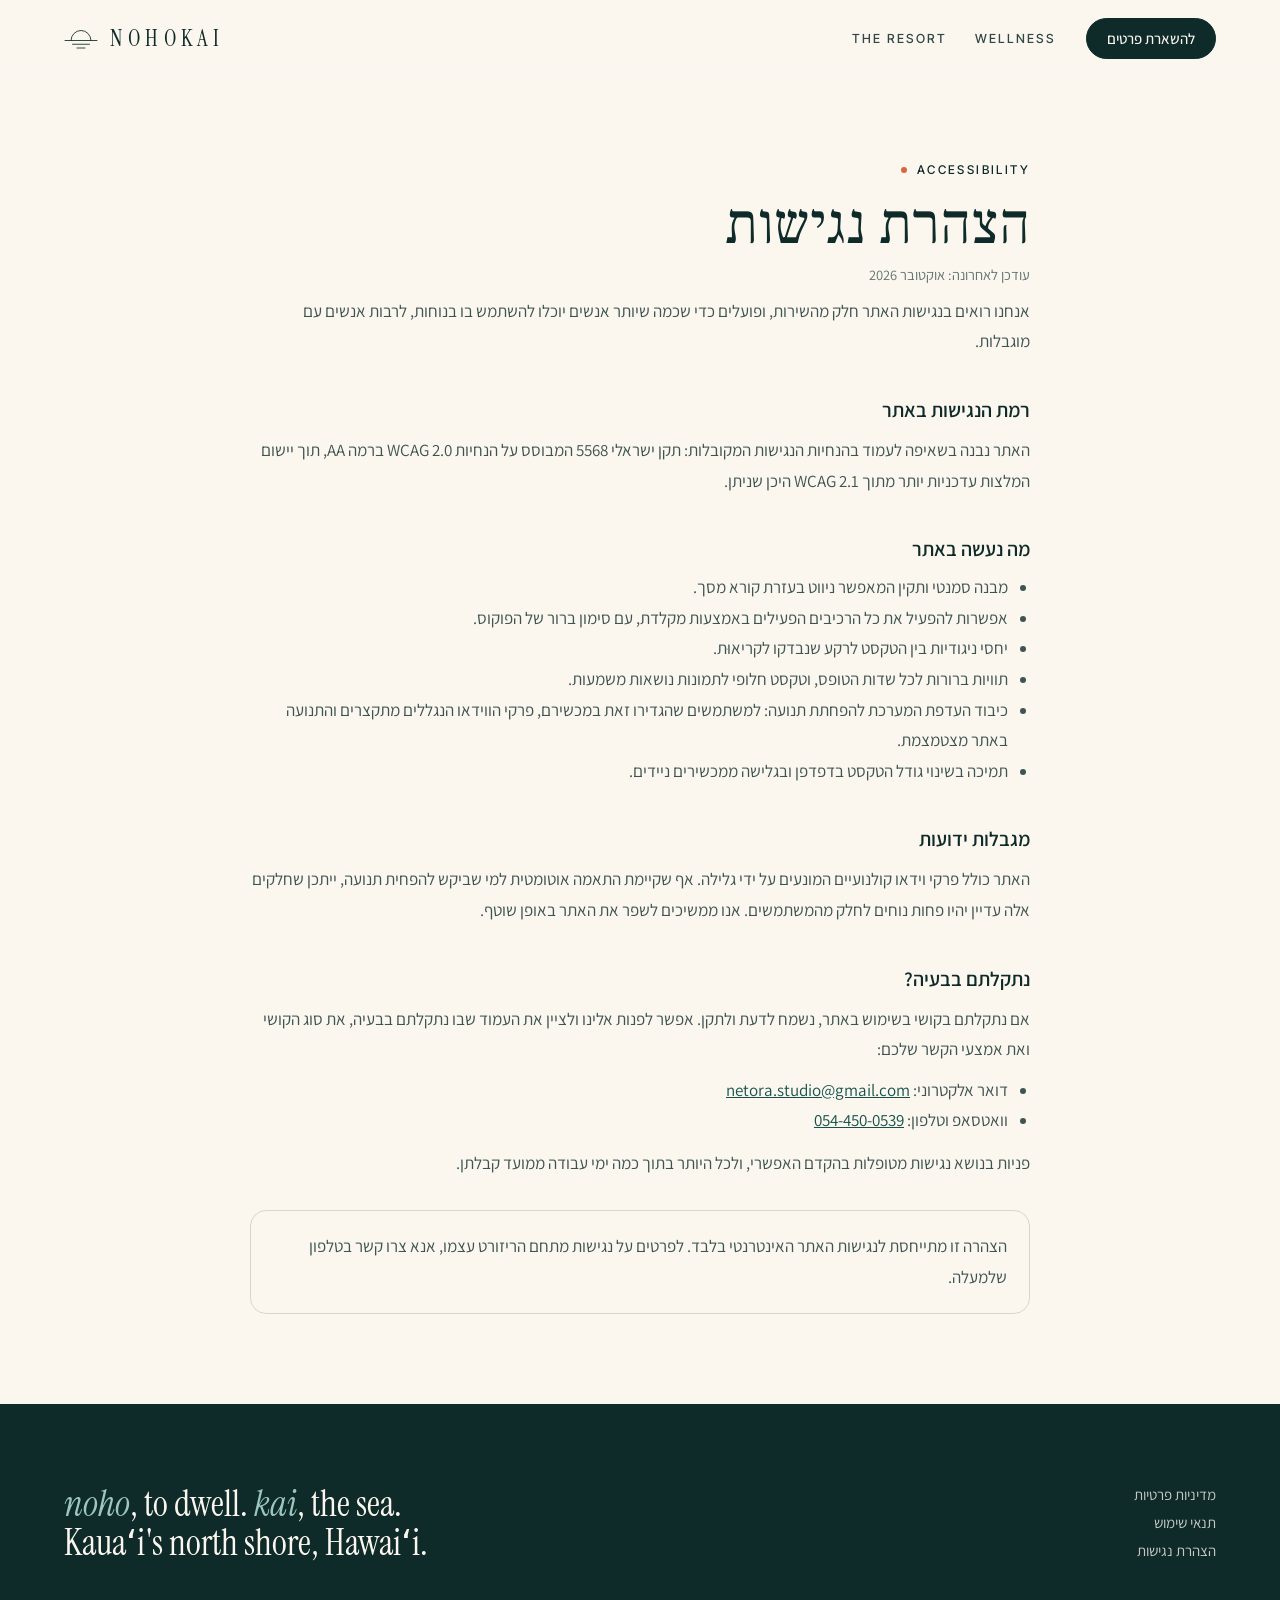
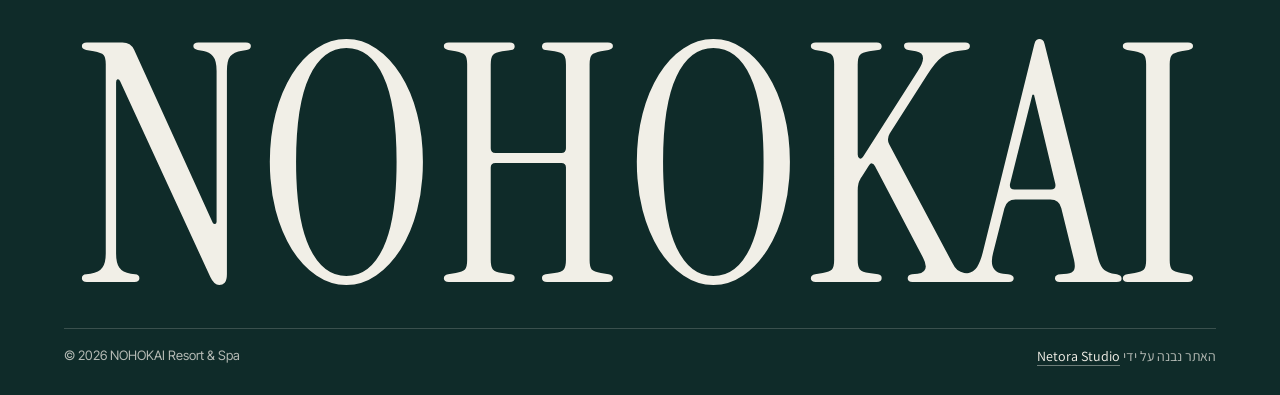
==== accessibility.html @ f8648f30 "Rebuild the site: frame-accurate scroll films, new design, one continuous page - Films are decoded f" ====
<!DOCTYPE html>
<html lang="en" dir="ltr">
<head>
<meta charset="utf-8">
<meta name="viewport" content="width=device-width, initial-scale=1, viewport-fit=cover">
<title>הצהרת נגישות · NOHOKAI</title>
<meta name="description" content="הצהרת הנגישות של אתר NOHOKAI Resort &amp; Spa.">
<meta name="theme-color" content="#F2EBDD">
<meta property="og:type" content="website">
<meta property="og:title" content="הצהרת נגישות · NOHOKAI">
<meta property="og:site_name" content="NOHOKAI Resort &amp; Spa">
<meta property="og:description" content="הצהרת הנגישות של אתר NOHOKAI Resort &amp; Spa.">
<meta property="og:image" content="https://noamel1407-oss.github.io/hawaii-resort/media/share2.jpg">
<meta name="twitter:card" content="summary_large_image">
<link rel="icon" href="data:image/svg+xml,%3Csvg xmlns='http://www.w3.org/2000/svg' viewBox='0 0 64 64'%3E%3Crect width='64' height='64' rx='14' fill='%23F2EBDD'/%3E%3Cg fill='none' stroke='%2314514A' stroke-width='2.8' stroke-linecap='round'%3E%3Cpath d='M17 34A15 15 0 0 1 47 34'/%3E%3Cpath d='M9 34H55'/%3E%3Cpath d='M20 41H44'/%3E%3Cpath d='M27 48H37'/%3E%3C/g%3E%3C/svg%3E">
<link rel="preconnect" href="https://fonts.googleapis.com">
<link rel="preconnect" href="https://fonts.gstatic.com" crossorigin>
<link href="https://fonts.googleapis.com/css2?family=Instrument+Serif:ital@0;1&family=Inter+Tight:wght@400;500&family=Frank+Ruhl+Libre:wght@400&family=Assistant:wght@400;500;600&display=swap" rel="stylesheet">
<link rel="stylesheet" href="site.css?v=2">
<noscript><style>#pre{display:none}.wordmark span,.ch .no > span,.ch h2 > span,.ch p > span{transform:none}.hero-row,[data-rv],.lead{opacity:1;transform:none;pointer-events:auto}.say span{color:inherit}</style></noscript>
</head>
<body class="legal-page">
<header id="nav" data-on="ink">
  <a class="logo" href="index.html#top" aria-label="NOHOKAI"><svg viewBox="0 0 68 44" fill="none" stroke="#14514A" stroke-width="1.7" stroke-linecap="round" aria-hidden="true"><path d="M14 25A20 20 0 0 1 54 25"/><path d="M2 25H66"/><path d="M17 32.5H51"/><path d="M26 40H42"/></svg><span>NOHOKAI</span></a>
  <div class="nav-r">
    <nav class="nav-links" aria-label="Sections">
      <a href="index.html#resort">The Resort</a>
      <a href="index.html#wellness">Wellness</a>
    </nav>
    <a class="cta" href="index.html#contact" lang="he" dir="rtl">להשארת פרטים</a>
  </div>
</header>
<main class="legal" lang="he" dir="rtl"><div class="in">
<div class="eyebrow">Accessibility</div>
<h1>הצהרת נגישות</h1>
<div class="updated">עודכן לאחרונה: אוקטובר 2026</div>

<p>אנחנו רואים בנגישות האתר חלק מהשירות, ופועלים כדי שכמה שיותר אנשים יוכלו להשתמש בו בנוחות, לרבות אנשים עם מוגבלות.</p>

<h2>רמת הנגישות באתר</h2>
<p>האתר נבנה בשאיפה לעמוד בהנחיות הנגישות המקובלות: תקן ישראלי 5568 המבוסס על הנחיות WCAG 2.0 ברמה AA, תוך יישום המלצות עדכניות יותר מתוך WCAG 2.1 היכן שניתן.</p>

<h2>מה נעשה באתר</h2>
<ul>
  <li>מבנה סמנטי ותקין המאפשר ניווט בעזרת קורא מסך.</li>
  <li>אפשרות להפעיל את כל הרכיבים הפעילים באמצעות מקלדת, עם סימון ברור של הפוקוס.</li>
  <li>יחסי ניגודיות בין הטקסט לרקע שנבדקו לקריאוּת.</li>
  <li>תוויות ברורות לכל שדות הטופס, וטקסט חלופי לתמונות נושאות משמעות.</li>
  <li>כיבוד העדפת המערכת להפחתת תנועה: למשתמשים שהגדירו זאת במכשירם, פרקי הווידאו הנגללים מתקצרים והתנועה באתר מצטמצמת.</li>
  <li>תמיכה בשינוי גודל הטקסט בדפדפן ובגלישה ממכשירים ניידים.</li>
</ul>

<h2>מגבלות ידועות</h2>
<p>האתר כולל פרקי וידאו קולנועיים המונעים על ידי גלילה. אף שקיימת התאמה אוטומטית למי שביקש להפחית תנועה, ייתכן שחלקים אלה עדיין יהיו פחות נוחים לחלק מהמשתמשים. אנו ממשיכים לשפר את האתר באופן שוטף.</p>

<h2>נתקלתם בבעיה?</h2>
<p>אם נתקלתם בקושי בשימוש באתר, נשמח לדעת ולתקן. אפשר לפנות אלינו ולציין את העמוד שבו נתקלתם בבעיה, את סוג הקושי ואת אמצעי הקשר שלכם:</p>
<ul>
  <li>דואר אלקטרוני: <a dir="ltr" href="mailto:netora.studio@gmail.com">netora.studio@gmail.com</a></li>
  <li>וואטסאפ וטלפון: <a dir="ltr" href="https://wa.me/972544500539">054-450-0539</a></li>
</ul>
<p>פניות בנושא נגישות מטופלות בהקדם האפשרי, ולכל היותר בתוך כמה ימי עבודה ממועד קבלתן.</p>

<div class="box"><p>הצהרה זו מתייחסת לנגישות האתר האינטרנטי בלבד. לפרטים על נגישות מתחם הריזורט עצמו, אנא צרו קשר בטלפון שלמעלה.</p></div>

</div></main>
<footer data-theme="film">
  <div class="f-top">
    <p><em>noho</em>, to dwell. <em>kai</em>, the sea.<br>Kauaʻi's north shore, Hawaiʻi.</p>
    <div class="f-links" lang="he">
      <a href="privacy.html">מדיניות פרטיות</a>
      <a href="terms.html">תנאי שימוש</a>
      <a href="accessibility.html">הצהרת נגישות</a>
    </div>
  </div>
  <div class="f-word" aria-hidden="true">NOHOKAI</div>
  <div class="f-base">
    <span>&copy; <span id="yr">2026</span> NOHOKAI Resort &amp; Spa</span>
    <span class="heb" lang="he">האתר נבנה על ידי <a href="https://www.instagram.com/netora._studio/" target="_blank" rel="noopener">Netora Studio</a></span>
  </div>
</footer>
<script src="site.js?v=2"></script>
</body>
</html>
---- site.css ----
:root{
  --cream:#F2EBDD; --paper:#FBF7EF; --ink:#0F2B29; --teal:#14514A; --coral:#E0623F;
  --mute:rgba(15,43,41,.64); --line:rgba(15,43,41,.16); --film:#FBF7EF;
  --serif:'Instrument Serif','Frank Ruhl Libre',Georgia,'Times New Roman',serif;
  --sans:'Inter Tight','Assistant',system-ui,-apple-system,'Segoe UI',Arial,sans-serif;
  --heb:'Assistant','Inter Tight',Arial,sans-serif;
  --hserif:'Frank Ruhl Libre','Instrument Serif',Georgia,serif;
  --out:cubic-bezier(.16,.84,.34,1); --pad:max(20px,5vw);
}
*{box-sizing:border-box}
html{-webkit-text-size-adjust:100%}
html.lenis,html.lenis body{height:auto}
.lenis.lenis-smooth{scroll-behavior:auto !important}
.lenis.lenis-stopped{overflow:hidden}
body{margin:0;background:var(--cream);color:var(--ink);font-family:var(--sans);font-weight:400;-webkit-font-smoothing:antialiased;overflow-x:clip}
img{display:block;max-width:100%}
a{color:inherit}
button{font:inherit}
h1,h2,h3,p{margin:0}
:focus-visible{outline:2px solid var(--coral);outline-offset:3px}
.eyebrow{font-size:12px;letter-spacing:.2em;text-transform:uppercase;font-weight:500;display:flex;align-items:center;gap:10px}
.eyebrow:before{content:"";width:6px;height:6px;border-radius:50%;background:var(--coral)}

/* ---------- preloader ---------- */
#pre{position:fixed;inset:0;z-index:200;background:var(--cream);color:var(--ink);display:flex;align-items:center;justify-content:center;
  transition:transform 1.1s cubic-bezier(.76,0,.24,1);will-change:transform}
body.ready #pre{transform:translate3d(0,-101%,0)}
.pre-mid{display:flex;flex-direction:column;align-items:center;gap:18px}
.pre-mid svg{width:74px;height:48px}
.pre-mid svg path{stroke-dasharray:120;stroke-dashoffset:120;animation:draw 1.4s var(--out) forwards}
.pre-mid svg path:nth-child(2){animation-delay:.15s}.pre-mid svg path:nth-child(3){animation-delay:.3s}.pre-mid svg path:nth-child(4){animation-delay:.45s}
@keyframes draw{to{stroke-dashoffset:0}}
.pre-name{font-family:var(--serif);font-size:30px;letter-spacing:.3em;margin-right:-.3em}
.pre-foot{position:absolute;left:var(--pad);right:var(--pad);bottom:max(26px,4vh);display:flex;align-items:flex-end;justify-content:space-between;gap:20px;
  font-size:12px;letter-spacing:.2em;text-transform:uppercase}
.pre-n{font-family:var(--serif);font-size:clamp(64px,11vw,140px);line-height:.8;letter-spacing:0}
.pre-bar{position:absolute;left:0;right:0;bottom:0;height:3px;background:var(--line)}
.pre-bar i{display:block;height:100%;background:var(--teal);transform-origin:left center;transform:scaleX(0)}

/* ---------- nav ---------- */
#nav{position:fixed;inset:0 0 auto 0;z-index:60;display:flex;align-items:center;justify-content:space-between;gap:20px;
  padding:18px var(--pad);color:var(--film);transition:color .35s ease;pointer-events:none}
#nav > *{pointer-events:auto}
#nav[data-on="ink"]{color:var(--ink)}
#nav:before{content:"";position:absolute;inset:0 0 -22px 0;z-index:-1;pointer-events:none;opacity:0;transition:opacity .35s ease;
  background:linear-gradient(to bottom,var(--cream) 0%,var(--cream) 62%,rgba(242,235,221,0) 100%)}
#nav[data-on="ink"]:before{opacity:1}
.legal-page #nav:before{background:linear-gradient(to bottom,var(--paper) 0%,var(--paper) 62%,rgba(251,247,239,0) 100%)}
.logo{display:flex;align-items:center;gap:12px;text-decoration:none}
.logo svg{width:34px;height:22px;flex:none}
.logo svg path{stroke:currentColor}
.logo span{font-family:var(--serif);font-size:23px;letter-spacing:.24em;line-height:1}
.nav-r{display:flex;align-items:center;gap:30px}
.nav-links{display:flex;gap:28px;font-size:12.5px;letter-spacing:.16em;text-transform:uppercase;font-weight:500}
.nav-links a{text-decoration:none;opacity:.86;transition:opacity .2s}
.nav-links a:hover{opacity:1}
.cta{font-family:var(--heb);font-size:15px;font-weight:500;text-decoration:none;padding:10px 20px;border-radius:999px;border:1px solid currentColor;
  transition:background .25s,color .25s,border-color .25s;white-space:nowrap}
#nav[data-on="film"] .cta{background:rgba(251,247,239,.14);-webkit-backdrop-filter:blur(10px);backdrop-filter:blur(10px)}
#nav[data-on="film"] .cta:hover{background:var(--film);color:var(--ink)}
#nav[data-on="ink"] .cta{background:var(--ink);color:var(--paper);border-color:var(--ink)}
#nav[data-on="ink"] .cta:hover{background:var(--teal);border-color:var(--teal)}
@media(max-width:760px){
  .hero-row{flex-wrap:wrap;row-gap:14px}
  .hero-row .mid{order:-1;flex-basis:100%}
  .nav-links{display:none}
  #nav{padding:14px var(--pad)}
  .logo span{font-size:20px;letter-spacing:.2em}
  .logo svg{width:30px;height:20px}
  .cta{font-size:14px;padding:9px 16px}
}

/* ---------- film scenes ---------- */
.scene{position:relative;background:var(--cream)}
.stage{position:sticky;top:0;height:100vh;height:100dvh;overflow:hidden}
.frame{position:absolute;inset:0;overflow:hidden;background:#0c1716;
  --k:1;clip-path:inset(calc((1 - var(--k)) * 15vh) calc((1 - var(--k)) * 7vw) calc((1 - var(--k)) * 9vh) calc((1 - var(--k)) * 7vw) round calc((1 - var(--k)) * 26px))}
.frame .poster,.frame canvas{position:absolute;inset:0;width:100%;height:100%;object-fit:cover}
.frame canvas{opacity:0;transition:opacity .35s ease}
.scene.live .frame canvas{opacity:1}
.scrim{position:absolute;inset:0;pointer-events:none;
  background:linear-gradient(to bottom,rgba(8,22,21,.34) 0%,rgba(8,22,21,0) 15%,rgba(8,22,21,0) 54%,rgba(8,22,21,.3) 78%,rgba(8,22,21,.62) 100%)}

/* hero: the name over the opening shot */
.hero-ui{position:absolute;inset:0;z-index:4;color:var(--film);display:flex;flex-direction:column;justify-content:flex-end;
  padding:0 var(--pad) max(30px,5vh);pointer-events:none;will-change:transform,opacity}
.wordmark{font-family:var(--serif);font-weight:400;font-size:min(25.4vw,52vh);line-height:.82;letter-spacing:.016em;text-align:center;
  margin:0 -1vw;text-shadow:0 2px 60px rgba(8,22,21,.28);white-space:nowrap}
.wordmark span{display:inline-block;transform:translate3d(0,112%,0);transition:transform 1.25s var(--out)}
.wordmark{overflow:hidden;padding-bottom:.06em}
body.ready .wordmark span{transform:none}
.wordmark span:nth-child(2){transition-delay:.05s}.wordmark span:nth-child(3){transition-delay:.1s}.wordmark span:nth-child(4){transition-delay:.15s}
.wordmark span:nth-child(5){transition-delay:.2s}.wordmark span:nth-child(6){transition-delay:.25s}.wordmark span:nth-child(7){transition-delay:.3s}
.hero-row{display:flex;justify-content:space-between;align-items:flex-end;gap:18px;margin-top:clamp(14px,2.4vh,28px);
  font-size:12.5px;letter-spacing:.16em;text-transform:uppercase;font-weight:500;opacity:0;transition:opacity 1s ease .7s}
body.ready .hero-row{opacity:1}
.hero-row .mid{font-family:var(--serif);font-size:clamp(17px,1.7vw,24px);letter-spacing:.01em;text-transform:none;font-weight:400;text-align:center}
.hero-row .mid em{font-style:italic}
.hero-row .cue{display:flex;align-items:center;gap:10px}
.hero-row .cue:after{content:"";width:1px;height:30px;background:currentColor;transform-origin:top;animation:drip 2.2s ease-in-out infinite}
@keyframes drip{0%{transform:scaleY(0);transform-origin:top}50%{transform:scaleY(1);transform-origin:top}51%{transform-origin:bottom}100%{transform:scaleY(0);transform-origin:bottom}}

/* chapters: number, place, one line of fact */
.chapters{position:absolute;z-index:4;left:var(--pad);right:var(--pad);bottom:max(40px,8vh);color:var(--film);pointer-events:none}
.ch{position:absolute;left:0;bottom:0;max-width:min(760px,100%);visibility:hidden;transition:visibility 0s linear .5s}
.ch.on{visibility:visible;transition:visibility 0s}
.anchor{position:absolute;left:0;width:1px;height:1px;pointer-events:none}
.ch .no{display:flex;align-items:baseline;gap:8px;font-family:var(--serif);font-style:italic;font-size:clamp(20px,1.8vw,26px);overflow:hidden}
.ch .no small{font-family:var(--sans);font-style:normal;font-size:11.5px;letter-spacing:.18em;opacity:.7}
.ch h2{font-family:var(--serif);font-weight:400;font-size:clamp(46px,7.4vw,118px);line-height:.94;letter-spacing:-.005em;margin-top:6px;overflow:hidden;
  padding-bottom:.08em;text-shadow:0 2px 40px rgba(8,22,21,.3)}
.ch p{font-size:clamp(12px,1vw,14px);letter-spacing:.16em;text-transform:uppercase;font-weight:500;margin-top:clamp(10px,1.6vh,18px);overflow:hidden;
  text-shadow:0 1px 14px rgba(8,22,21,.5)}
.ch .no > span,.ch h2 > span,.ch p > span{display:inline-block;transform:translate3d(0,110%,0);transition:transform .5s ease-in}
.ch.on .no > span,.ch.on h2 > span,.ch.on p > span{transform:none;transition:transform .95s var(--out)}
.ch.on h2 > span{transition-delay:.06s}.ch.on p > span{transition-delay:.14s}
.prog{position:absolute;z-index:4;left:0;right:0;bottom:0;height:3px;background:rgba(251,247,239,.16)}
.prog i{display:block;height:100%;background:var(--film);transform-origin:left center;transform:scaleX(0)}
.scene.ended .prog{opacity:0}

/* ---------- the resort: a sheet that slides up over the last frame of the film ---------- */
.sheet{position:relative;z-index:3;background:var(--cream);border-radius:30px 30px 0 0;margin-top:-100vh;padding:clamp(90px,16vh,190px) var(--pad) clamp(70px,12vh,150px)}
.say{font-family:var(--serif);font-weight:400;font-size:clamp(34px,5.6vw,92px);line-height:1.04;letter-spacing:-.012em;max-width:17.5em;margin-top:clamp(26px,5vh,56px)}
.say span{color:rgba(15,43,41,.17);transition:color .5s ease}
.say span.lit{color:var(--ink)}
.facts{display:grid;grid-template-columns:repeat(4,1fr);margin-top:clamp(60px,12vh,150px);border-top:1px solid var(--line)}
.fact{padding:clamp(20px,3vh,34px) 0 0;border-right:1px solid var(--line);padding-left:clamp(14px,2vw,30px)}
.fact:first-child{padding-left:0}.fact:last-child{border-right:0}
.fact b{display:block;font-family:var(--serif);font-weight:400;font-size:clamp(62px,9vw,150px);line-height:.86;letter-spacing:-.02em;font-variant-numeric:tabular-nums}
.fact b sup{font-size:.34em;vertical-align:top;position:relative;top:.22em;margin-left:.06em;letter-spacing:0}
.fact > span{display:block;margin-top:14px;font-size:12px;letter-spacing:.16em;text-transform:uppercase;font-weight:500;color:var(--mute)}
@media(max-width:760px){
  .sheet{border-radius:22px 22px 0 0}
  .facts{grid-template-columns:1fr 1fr}
  .fact{padding-bottom:26px}
  .fact:nth-child(2){border-right:0}
  .fact:nth-child(3){padding-left:0;border-top:1px solid var(--line)}
  .fact:nth-child(4){border-top:1px solid var(--line)}
}

/* reveal helpers for ordinary sections */
[data-rv]{opacity:0;transform:translate3d(0,30px,0);transition:opacity 1.1s var(--out),transform 1.1s var(--out)}
[data-rv].in{opacity:1;transform:none}
[data-rv="2"]{transition-delay:.1s}[data-rv="3"]{transition-delay:.2s}[data-rv="4"]{transition-delay:.3s}

/* ---------- around the resort: the page scrolls down, the places travel sideways ---------- */
.places{position:relative;background:var(--cream)}
.places-pin{position:sticky;top:0;height:100vh;height:100dvh;overflow:hidden;display:flex;flex-direction:column;justify-content:center;padding:calc(64px + 2vh) 0 max(26px,4vh)}
.places-head{display:flex;justify-content:space-between;align-items:flex-end;gap:20px;padding:0 var(--pad);margin-bottom:clamp(16px,3.4vh,40px)}
.places-head h2{font-family:var(--serif);font-weight:400;font-size:clamp(34px,4.6vw,76px);line-height:1;letter-spacing:-.01em}
.places-head h2 em{font-style:italic}
.places-head .hint{font-size:12px;letter-spacing:.16em;text-transform:uppercase;font-weight:500;color:var(--mute);white-space:nowrap}
.viewport{overflow:hidden;padding:0 var(--pad)}
.track{display:flex;gap:clamp(14px,2vw,30px);will-change:transform;width:max-content}
.place{flex:none;width:min(31vw,calc((100dvh - 300px) * .8));min-width:260px}
.place .pic{position:relative;overflow:hidden;border-radius:16px;aspect-ratio:4/5;background:#d9d0bd}
.place .pic img{position:absolute;inset:0;width:100%;height:100%;object-fit:cover;transform:scale(1.2);will-change:transform}
.place .row{display:flex;gap:14px;align-items:baseline;margin-top:16px}
.place .row i{font-family:var(--serif);font-style:italic;font-size:19px;color:var(--coral)}
.place h3{font-family:var(--serif);font-weight:400;font-size:clamp(25px,2.2vw,36px);line-height:1.05}
.place p{font-size:14.5px;line-height:1.5;color:var(--mute);margin-top:7px;max-width:30em}
.rail-prog{height:2px;background:var(--line);margin:clamp(16px,3vh,34px) var(--pad) 0}
.rail-prog i{display:block;height:100%;background:var(--ink);transform-origin:left center;transform:scaleX(0)}
@media(max-width:760px){
  .place{width:min(74vw,calc((100dvh - 290px) * .8));min-width:220px}
  .places-head .hint{display:none}
  .place p{font-size:14px}
}

@media(min-width:761px) and (orientation:portrait){.place{width:min(46vw,calc((100dvh - 300px) * .8))}}
@media(max-height:560px) and (orientation:landscape){
  .places-pin{padding-top:58px}
  .places-head{margin-bottom:10px}.places-head h2{font-size:28px}
  .place{width:40vw}.place .pic{aspect-ratio:16/9}.place p{display:none}.place .row{margin-top:8px}.place h3{font-size:22px}
  .rail-prog{margin-top:10px}
}

/* ---------- wellness: title, then the film opens from a card to the full screen ---------- */
.well{background:var(--cream);padding:clamp(70px,13vh,160px) var(--pad) clamp(10px,2vh,30px)}
.well h2{font-family:var(--serif);font-weight:400;font-size:clamp(56px,12.4vw,230px);line-height:.86;letter-spacing:-.02em;margin-top:clamp(20px,4vh,44px)}
.well h2 em{font-style:italic;color:var(--teal)}
.well .specs{display:flex;flex-wrap:wrap;gap:10px 12px;margin-top:clamp(26px,5vh,54px)}
.well .specs span{font-size:12.5px;letter-spacing:.12em;text-transform:uppercase;font-weight:500;border:1px solid var(--line);border-radius:999px;padding:10px 16px}

/* ---------- lead form on the full view ---------- */
.lead{position:absolute;z-index:6;right:var(--pad);bottom:max(26px,5vh);width:min(470px,calc(100% - 2 * var(--pad)));background:var(--paper);color:var(--ink);
  border-radius:22px;padding:clamp(22px,2.2vw,32px);box-shadow:0 30px 80px rgba(8,22,21,.34);font-family:var(--heb);
  opacity:0;transform:translate3d(0,40px,0);pointer-events:none;transition:opacity .45s ease,transform .45s ease}
.lead.on{opacity:1;transform:none;pointer-events:auto;transition:opacity .9s var(--out),transform .9s var(--out)}
.lead .eyebrow{font-family:var(--sans);direction:ltr;justify-content:flex-end}
.lead h2{font-family:var(--hserif);font-weight:400;font-size:clamp(28px,2.6vw,38px);line-height:1.12;margin-top:14px}
.lead .lead-p{font-size:16px;line-height:1.6;color:var(--mute);margin-top:8px}
#lead{display:grid;grid-template-columns:1fr 1fr;gap:14px 16px;margin-top:20px}
#lead .field{display:flex;flex-direction:column;gap:5px;min-width:0}
#lead label{font-size:13.5px;color:var(--mute)}
#lead input,#lead select{background:transparent;border:0;border-bottom:1px solid rgba(15,43,41,.3);border-radius:0;color:var(--ink);font-family:var(--heb);
  font-size:17px;padding:8px 2px;outline:none;width:100%;appearance:none;-webkit-appearance:none;transition:border-color .25s}
#lead input:focus,#lead select:focus{border-color:var(--teal);box-shadow:0 1px 0 var(--teal)}
#lead input[dir="ltr"]{text-align:right}
#lead button{grid-column:1/-1;margin-top:8px;border:0;cursor:pointer;background:var(--ink);color:var(--paper);font-family:var(--heb);font-size:17px;font-weight:500;
  padding:16px;border-radius:999px;transition:background .25s,transform .25s}
#lead button:hover{background:var(--teal);transform:translateY(-1px)}
.lead .note{font-size:12.5px;line-height:1.55;color:var(--mute);margin-top:12px}
.lead .direct{display:flex;gap:18px;flex-wrap:wrap;font-size:14px;margin-top:8px}
.lead .direct a{color:var(--teal);text-decoration:none;border-bottom:1px solid rgba(20,81,74,.35)}
.done{margin-top:18px;font-size:17px;line-height:1.7}
.done a{color:var(--teal)}
.err{margin-top:10px;font-size:14.5px;color:#B5432A}
@media(max-width:760px){
  .lead{left:12px;right:12px;bottom:12px;width:auto;border-radius:20px;padding:20px 18px 18px}
  .lead .lead-p{font-size:15px}
  .scene.ended .chapters{opacity:0;transition:opacity .4s}
  #lead{gap:12px 14px;margin-top:16px}
  #lead input,#lead select{font-size:16px}
}
@media(max-width:760px) and (max-height:700px){.lead .note{display:none}.lead .lead-p{display:none}}
@media(max-height:560px) and (orientation:landscape){
  .lead{padding:14px 16px;bottom:10px}.lead .eyebrow,.lead .lead-p,.lead .note,.lead .direct{display:none}
  .lead h2{font-size:22px;margin:0}#lead{margin-top:8px;gap:8px 14px}#lead button{padding:10px;margin-top:2px}
  .ch h2{font-size:42px}.wordmark{font-size:16vw}
}

/* ---------- footer ---------- */
footer{position:relative;z-index:3;background:var(--ink);color:var(--paper);padding:clamp(50px,9vh,110px) var(--pad) 30px;overflow:hidden}
.f-top{display:flex;justify-content:space-between;align-items:flex-start;gap:30px;flex-wrap:wrap}
.f-top p{font-family:var(--serif);font-size:clamp(24px,2.8vw,44px);line-height:1.1;max-width:15em}
.f-top p em{font-style:italic;color:#9CC7BE}
.f-links{display:flex;flex-direction:column;gap:9px;font-family:var(--heb);font-size:15px;text-align:right;direction:rtl}
.f-links a{text-decoration:none;opacity:.78;transition:opacity .2s}
.f-links a:hover{opacity:1}
.f-word{font-family:var(--serif);font-size:26vw;line-height:.8;letter-spacing:.012em;text-align:center;white-space:nowrap;margin:clamp(40px,8vh,90px) -2vw 0;opacity:.96}
.f-base{display:flex;justify-content:space-between;gap:14px 30px;flex-wrap:wrap;margin-top:26px;padding-top:18px;border-top:1px solid rgba(251,247,239,.18);
  font-size:13px;color:rgba(251,247,239,.7)}
.f-base a{color:var(--paper);text-decoration:none;border-bottom:1px solid rgba(251,247,239,.4)}
.f-base .heb{font-family:var(--heb);direction:rtl;font-size:14px}

/* ---------- legal pages ---------- */
.legal-page{background:var(--paper)}
.legal{padding:clamp(110px,18vh,170px) var(--pad) clamp(60px,10vh,110px);font-family:var(--heb)}
.legal .in{max-width:780px;margin:0 auto}
.legal .eyebrow{font-family:var(--sans);direction:ltr;justify-content:flex-end}
.legal h1{font-family:var(--hserif);font-weight:400;font-size:clamp(34px,5vw,58px);line-height:1.1;margin:16px 0 8px}
.legal .updated{color:var(--mute);font-size:14.5px}
.legal h2{font-family:var(--heb);font-weight:600;font-size:20px;margin:40px 0 8px}
.legal p,.legal li{color:rgba(15,43,41,.8);font-size:17px;line-height:1.8}
.legal p{margin-top:12px}
.legal ul{padding-inline-start:22px;margin:10px 0}
.legal a{color:var(--teal)}
.legal .box{border:1px solid var(--line);border-radius:16px;padding:20px 22px;margin-top:32px}
.legal .box p{margin:0}

@media (prefers-reduced-motion:reduce){
  .wordmark span,.hero-row,[data-rv],.ch .no > span,.ch h2 > span,.ch p > span,#pre,.lead{transition:none !important}
  .wordmark span,.ch .no > span,.ch h2 > span,.ch p > span{transform:none}
  [data-rv]{opacity:1;transform:none}
  .hero-row .cue:after,.pre-mid svg path{animation:none;stroke-dashoffset:0}
}
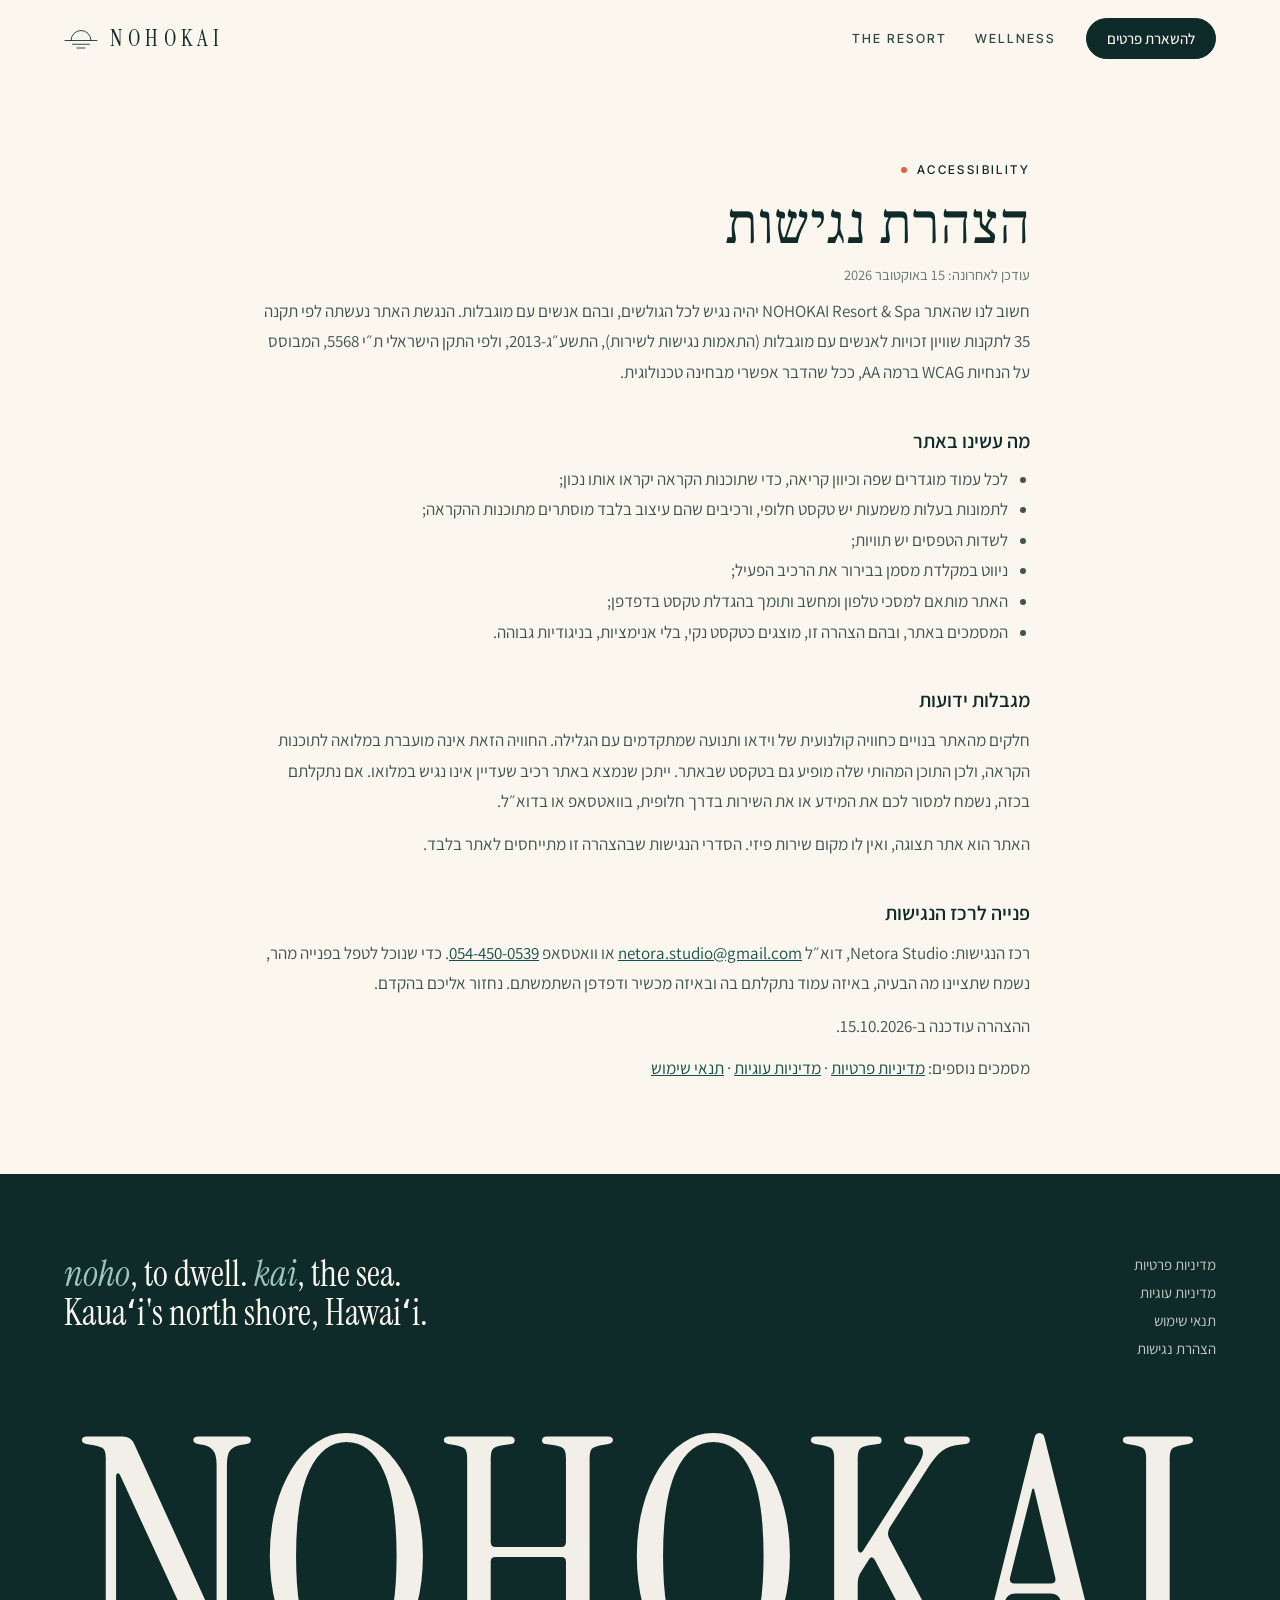
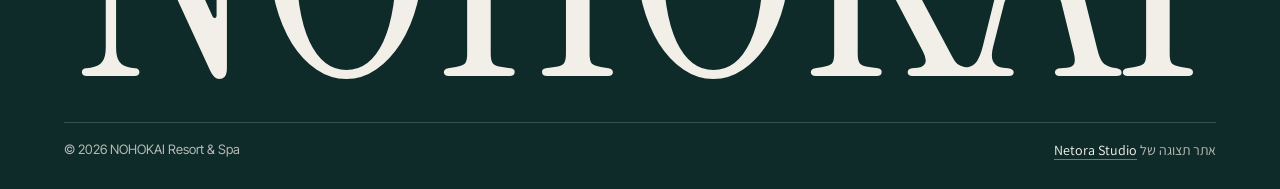
==== commit b665cfb4: "Add legal pages: privacy, cookies, terms, accessibility Privacy policy written to Amendment 13 of th" ====
--- a/accessibility.html
+++ b/accessibility.html
@@ -16,8 +16,9 @@
 <link rel="preconnect" href="https://fonts.googleapis.com">
 <link rel="preconnect" href="https://fonts.gstatic.com" crossorigin>
 <link href="https://fonts.googleapis.com/css2?family=Instrument+Serif:ital@0;1&family=Inter+Tight:wght@400;500&family=Frank+Ruhl+Libre:wght@400&family=Assistant:wght@400;500;600&display=swap" rel="stylesheet">
-<link rel="stylesheet" href="site.css?v=2">
+<link rel="stylesheet" href="site.css?v=3">
 <noscript><style>#pre{display:none}.wordmark span,.ch .no > span,.ch h2 > span,.ch p > span{transform:none}.hero-row,[data-rv],.lead{opacity:1;transform:none;pointer-events:auto}.say span{color:inherit}</style></noscript>
+<style id="nx-a11y">:focus-visible{outline:2px solid currentColor!important;outline-offset:3px!important}</style>
 </head>
 <body class="legal-page">
 <header id="nav" data-on="ink">
@@ -33,42 +34,24 @@
 <main class="legal" lang="he" dir="rtl"><div class="in">
 <div class="eyebrow">Accessibility</div>
 <h1>הצהרת נגישות</h1>
-<div class="updated">עודכן לאחרונה: אוקטובר 2026</div>
-
-<p>אנחנו רואים בנגישות האתר חלק מהשירות, ופועלים כדי שכמה שיותר אנשים יוכלו להשתמש בו בנוחות, לרבות אנשים עם מוגבלות.</p>
-
-<h2>רמת הנגישות באתר</h2>
-<p>האתר נבנה בשאיפה לעמוד בהנחיות הנגישות המקובלות: תקן ישראלי 5568 המבוסס על הנחיות WCAG 2.0 ברמה AA, תוך יישום המלצות עדכניות יותר מתוך WCAG 2.1 היכן שניתן.</p>
-
-<h2>מה נעשה באתר</h2>
-<ul>
-  <li>מבנה סמנטי ותקין המאפשר ניווט בעזרת קורא מסך.</li>
-  <li>אפשרות להפעיל את כל הרכיבים הפעילים באמצעות מקלדת, עם סימון ברור של הפוקוס.</li>
-  <li>יחסי ניגודיות בין הטקסט לרקע שנבדקו לקריאוּת.</li>
-  <li>תוויות ברורות לכל שדות הטופס, וטקסט חלופי לתמונות נושאות משמעות.</li>
-  <li>כיבוד העדפת המערכת להפחתת תנועה: למשתמשים שהגדירו זאת במכשירם, פרקי הווידאו הנגללים מתקצרים והתנועה באתר מצטמצמת.</li>
-  <li>תמיכה בשינוי גודל הטקסט בדפדפן ובגלישה ממכשירים ניידים.</li>
-</ul>
-
+<div class="updated">עודכן לאחרונה: 15 באוקטובר 2026</div>
+<p>חשוב לנו שהאתר NOHOKAI Resort &amp; Spa יהיה נגיש לכל הגולשים, ובהם אנשים עם מוגבלות. הנגשת האתר נעשתה לפי תקנה 35 לתקנות שוויון זכויות לאנשים עם מוגבלות (התאמות נגישות לשירות), התשע״ג-2013, ולפי התקן הישראלי ת״י 5568, המבוסס על הנחיות WCAG ברמה AA, ככל שהדבר אפשרי מבחינה טכנולוגית.</p>
+<h2>מה עשינו באתר</h2>
+<ul><li>לכל עמוד מוגדרים שפה וכיוון קריאה, כדי שתוכנות הקראה יקראו אותו נכון;</li><li>לתמונות בעלות משמעות יש טקסט חלופי, ורכיבים שהם עיצוב בלבד מוסתרים מתוכנות ההקראה;</li><li>לשדות הטפסים יש תוויות;</li><li>ניווט במקלדת מסמן בבירור את הרכיב הפעיל;</li><li>האתר מותאם למסכי טלפון ומחשב ותומך בהגדלת טקסט בדפדפן;</li><li>המסמכים באתר, ובהם הצהרה זו, מוצגים כטקסט נקי, בלי אנימציות, בניגודיות גבוהה.</li></ul>
 <h2>מגבלות ידועות</h2>
-<p>האתר כולל פרקי וידאו קולנועיים המונעים על ידי גלילה. אף שקיימת התאמה אוטומטית למי שביקש להפחית תנועה, ייתכן שחלקים אלה עדיין יהיו פחות נוחים לחלק מהמשתמשים. אנו ממשיכים לשפר את האתר באופן שוטף.</p>
-
-<h2>נתקלתם בבעיה?</h2>
-<p>אם נתקלתם בקושי בשימוש באתר, נשמח לדעת ולתקן. אפשר לפנות אלינו ולציין את העמוד שבו נתקלתם בבעיה, את סוג הקושי ואת אמצעי הקשר שלכם:</p>
-<ul>
-  <li>דואר אלקטרוני: <a dir="ltr" href="mailto:netora.studio@gmail.com">netora.studio@gmail.com</a></li>
-  <li>וואטסאפ וטלפון: <a dir="ltr" href="https://wa.me/972544500539">054-450-0539</a></li>
-</ul>
-<p>פניות בנושא נגישות מטופלות בהקדם האפשרי, ולכל היותר בתוך כמה ימי עבודה ממועד קבלתן.</p>
-
-<div class="box"><p>הצהרה זו מתייחסת לנגישות האתר האינטרנטי בלבד. לפרטים על נגישות מתחם הריזורט עצמו, אנא צרו קשר בטלפון שלמעלה.</p></div>
-
+<p>חלקים מהאתר בנויים כחוויה קולנועית של וידאו ותנועה שמתקדמים עם הגלילה. החוויה הזאת אינה מועברת במלואה לתוכנות הקראה, ולכן התוכן המהותי שלה מופיע גם בטקסט שבאתר. ייתכן שנמצא באתר רכיב שעדיין אינו נגיש במלואו. אם נתקלתם בכזה, נשמח למסור לכם את המידע או את השירות בדרך חלופית, בוואטסאפ או בדוא״ל.</p>
+<p>האתר הוא אתר תצוגה, ואין לו מקום שירות פיזי. הסדרי הנגישות שבהצהרה זו מתייחסים לאתר בלבד.</p>
+<h2>פנייה לרכז הנגישות</h2>
+<p>רכז הנגישות: Netora Studio, דוא״ל <a href="mailto:netora.studio@gmail.com" dir="ltr" style="unicode-bidi:isolate;white-space:nowrap">netora.studio@gmail.com</a> או וואטסאפ <a href="https://wa.me/972544500539" target="_blank" rel="noopener" dir="ltr" style="unicode-bidi:isolate;white-space:nowrap">054-450-0539</a>. כדי שנוכל לטפל בפנייה מהר, נשמח שתציינו מה הבעיה, באיזה עמוד נתקלתם בה ובאיזה מכשיר ודפדפן השתמשתם. נחזור אליכם בהקדם.</p>
+<p>ההצהרה עודכנה ב-15.10.2026.</p>
+<p class="nx-docs">מסמכים נוספים: <a class="nx-doc" href="privacy.html">מדיניות פרטיות</a> · <a class="nx-doc" href="cookies.html">מדיניות עוגיות</a> · <a class="nx-doc" href="terms.html">תנאי שימוש</a></p>
 </div></main>
 <footer data-theme="film">
   <div class="f-top">
     <p><em>noho</em>, to dwell. <em>kai</em>, the sea.<br>Kauaʻi's north shore, Hawaiʻi.</p>
     <div class="f-links" lang="he">
       <a href="privacy.html">מדיניות פרטיות</a>
+      <a href="cookies.html">מדיניות עוגיות</a>
       <a href="terms.html">תנאי שימוש</a>
       <a href="accessibility.html">הצהרת נגישות</a>
     </div>
@@ -76,9 +59,9 @@
   <div class="f-word" aria-hidden="true">NOHOKAI</div>
   <div class="f-base">
     <span>&copy; <span id="yr">2026</span> NOHOKAI Resort &amp; Spa</span>
-    <span class="heb" lang="he">האתר נבנה על ידי <a href="https://www.instagram.com/netora._studio/" target="_blank" rel="noopener">Netora Studio</a></span>
+    <span class="heb" lang="he">אתר תצוגה של <a href="https://www.instagram.com/netora._studio/" target="_blank" rel="noopener">Netora Studio</a></span>
   </div>
 </footer>
-<script src="site.js?v=2"></script>
+<script src="site.js?v=8"></script>
 </body>
 </html>
--- a/site.css
+++ b/site.css
@@ -56,7 +56,7 @@
 .nav-links a:hover{opacity:1}
 .cta{font-family:var(--heb);font-size:15px;font-weight:500;text-decoration:none;padding:10px 20px;border-radius:999px;border:1px solid currentColor;
   transition:background .25s,color .25s,border-color .25s;white-space:nowrap}
-#nav[data-on="film"] .cta{background:rgba(251,247,239,.14);-webkit-backdrop-filter:blur(10px);backdrop-filter:blur(10px)}
+#nav[data-on="film"] .cta{background:rgba(8,22,21,.22)}
 #nav[data-on="film"] .cta:hover{background:var(--film);color:var(--ink)}
 #nav[data-on="ink"] .cta{background:var(--ink);color:var(--paper);border-color:var(--ink)}
 #nav[data-on="ink"] .cta:hover{background:var(--teal);border-color:var(--teal)}
@@ -72,9 +72,12 @@
 
 /* ---------- film scenes ---------- */
 .scene{position:relative;background:var(--cream)}
-.stage{position:sticky;top:0;height:100vh;height:100dvh;overflow:hidden}
-.frame{position:absolute;inset:0;overflow:hidden;background:#0c1716;
-  --k:1;clip-path:inset(calc((1 - var(--k)) * 15vh) calc((1 - var(--k)) * 7vw) calc((1 - var(--k)) * 9vh) calc((1 - var(--k)) * 7vw) round calc((1 - var(--k)) * 26px))}
+/* the film stage is as tall as the LARGE viewport and never resizes; the text over it sits in a layer that follows the visible area */
+.stage{position:sticky;top:0;height:100vh;height:100lvh;overflow:hidden}
+.ui{position:absolute;left:0;right:0;top:0;height:100vh;height:100dvh;z-index:4;pointer-events:none}
+.frame{position:absolute;inset:0;overflow:hidden;background:#0c1716}
+.scene[data-grow] .frame{--k:0;clip-path:inset(calc((1 - var(--k)) * 15vh) calc((1 - var(--k)) * 7vw) calc((1 - var(--k)) * 9vh) calc((1 - var(--k)) * 7vw) round calc((1 - var(--k)) * 26px))}
+.scene[data-grow].full .frame{clip-path:none}
 .frame .poster,.frame canvas{position:absolute;inset:0;width:100%;height:100%;object-fit:cover}
 .frame canvas{opacity:0;transition:opacity .35s ease}
 .scene.live .frame canvas{opacity:1}
@@ -145,14 +148,15 @@
 
 /* ---------- around the resort: the page scrolls down, the places travel sideways ---------- */
 .places{position:relative;background:var(--cream)}
-.places-pin{position:sticky;top:0;height:100vh;height:100dvh;overflow:hidden;display:flex;flex-direction:column;justify-content:center;padding:calc(64px + 2vh) 0 max(26px,4vh)}
+.places-pin{position:sticky;top:0;height:100vh;height:100lvh;overflow:hidden}
+.places-in{height:100vh;height:100svh;display:flex;flex-direction:column;justify-content:center;padding:calc(64px + 2vh) 0 max(26px,4vh)}
 .places-head{display:flex;justify-content:space-between;align-items:flex-end;gap:20px;padding:0 var(--pad);margin-bottom:clamp(16px,3.4vh,40px)}
 .places-head h2{font-family:var(--serif);font-weight:400;font-size:clamp(34px,4.6vw,76px);line-height:1;letter-spacing:-.01em}
 .places-head h2 em{font-style:italic}
 .places-head .hint{font-size:12px;letter-spacing:.16em;text-transform:uppercase;font-weight:500;color:var(--mute);white-space:nowrap}
 .viewport{overflow:hidden;padding:0 var(--pad)}
 .track{display:flex;gap:clamp(14px,2vw,30px);will-change:transform;width:max-content}
-.place{flex:none;width:min(31vw,calc((100dvh - 300px) * .8));min-width:260px}
+.place{flex:none;width:min(31vw,calc((100vh - 300px) * .8));width:min(31vw,calc((100svh - 300px) * .8));min-width:260px}
 .place .pic{position:relative;overflow:hidden;border-radius:16px;aspect-ratio:4/5;background:#d9d0bd}
 .place .pic img{position:absolute;inset:0;width:100%;height:100%;object-fit:cover;transform:scale(1.2);will-change:transform}
 .place .row{display:flex;gap:14px;align-items:baseline;margin-top:16px}
@@ -162,14 +166,14 @@
 .rail-prog{height:2px;background:var(--line);margin:clamp(16px,3vh,34px) var(--pad) 0}
 .rail-prog i{display:block;height:100%;background:var(--ink);transform-origin:left center;transform:scaleX(0)}
 @media(max-width:760px){
-  .place{width:min(74vw,calc((100dvh - 290px) * .8));min-width:220px}
+  .place{width:min(74vw,calc((100vh - 290px) * .8));width:min(74vw,calc((100svh - 290px) * .8));min-width:220px}
   .places-head .hint{display:none}
   .place p{font-size:14px}
 }
 
-@media(min-width:761px) and (orientation:portrait){.place{width:min(46vw,calc((100dvh - 300px) * .8))}}
+@media(min-width:761px) and (orientation:portrait){.place{width:min(46vw,calc((100svh - 300px) * .8))}}
 @media(max-height:560px) and (orientation:landscape){
-  .places-pin{padding-top:58px}
+  .places-in{padding-top:58px}
   .places-head{margin-bottom:10px}.places-head h2{font-size:28px}
   .place{width:40vw}.place .pic{aspect-ratio:16/9}.place p{display:none}.place .row{margin-top:8px}.place h3{font-size:22px}
   .rail-prog{margin-top:10px}
@@ -207,7 +211,7 @@
 .done a{color:var(--teal)}
 .err{margin-top:10px;font-size:14.5px;color:#B5432A}
 @media(max-width:760px){
-  .lead{left:12px;right:12px;bottom:12px;width:auto;border-radius:20px;padding:20px 18px 18px}
+  .lead{left:12px;right:12px;bottom:calc(12px + env(safe-area-inset-bottom, 0px));width:auto;border-radius:20px;padding:20px 18px 18px}
   .lead .lead-p{font-size:15px}
   .scene.ended .chapters{opacity:0;transition:opacity .4s}
   #lead{gap:12px 14px;margin-top:16px}
